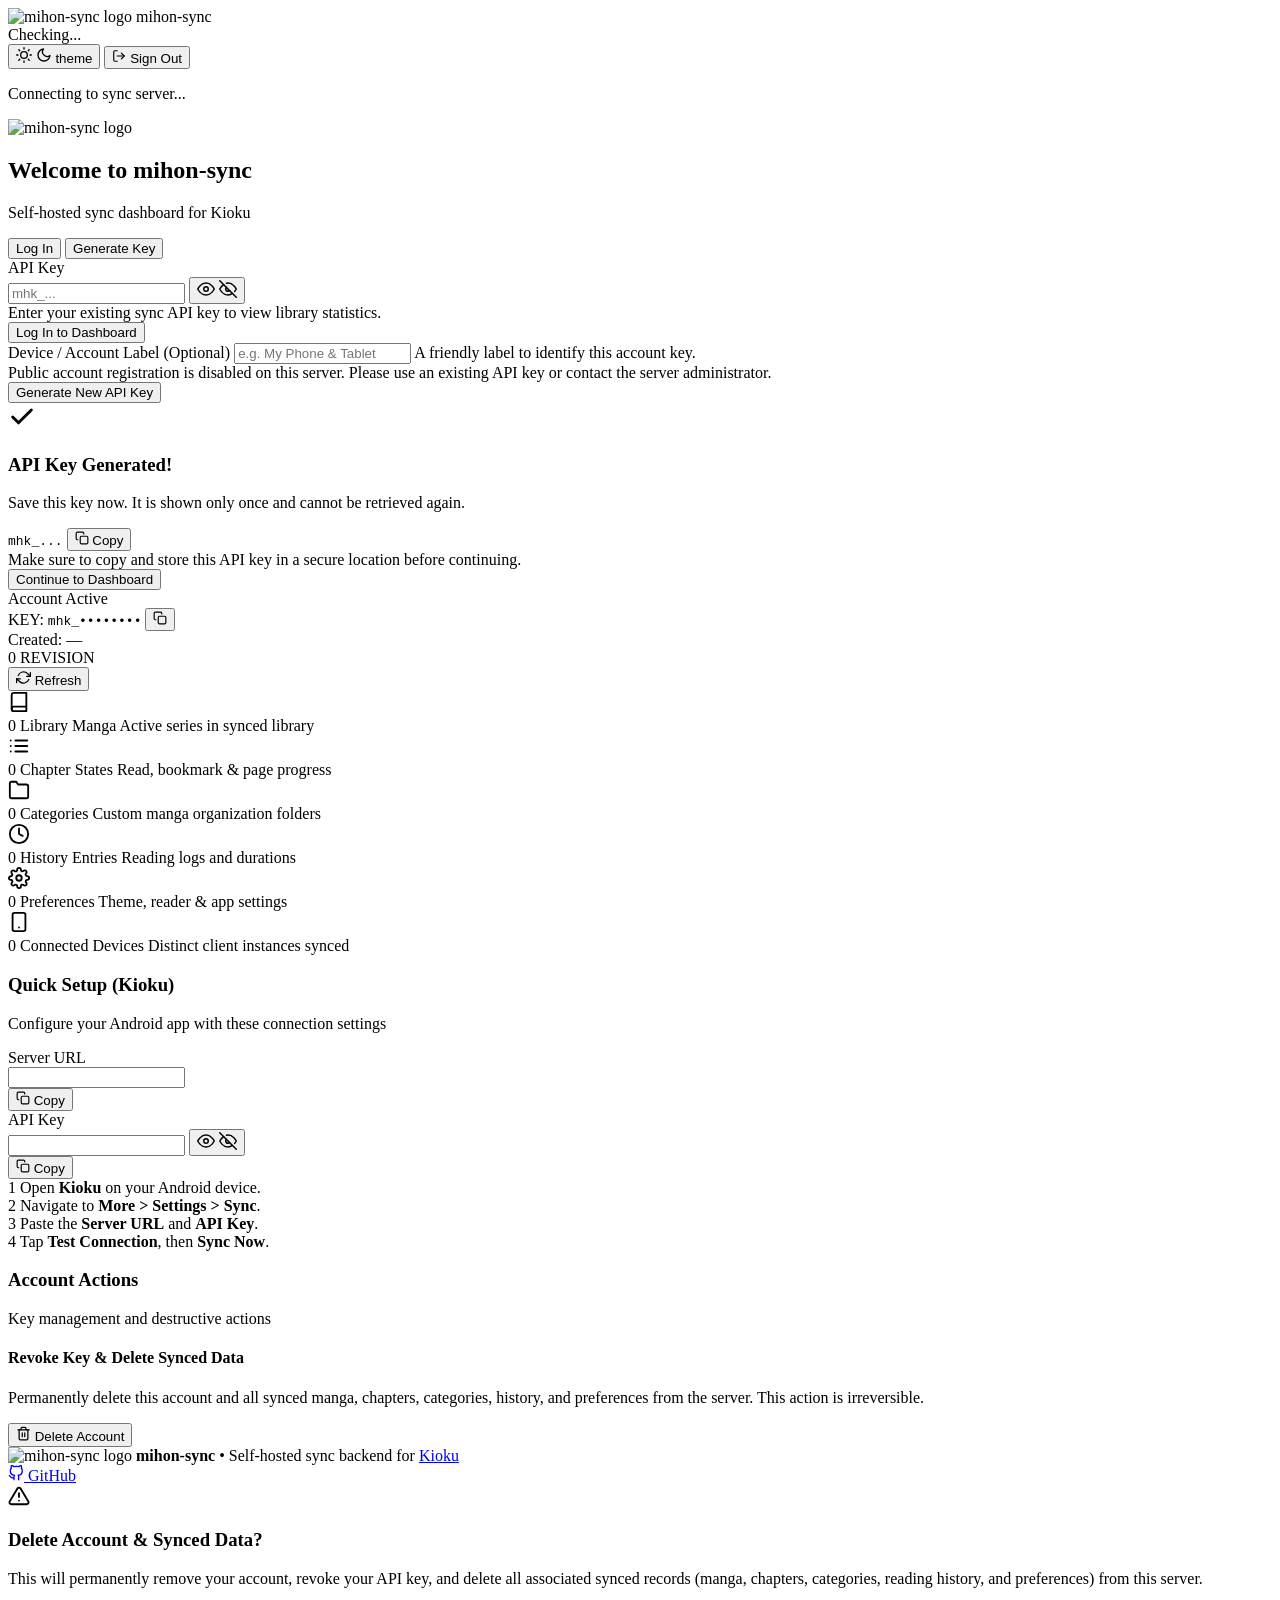
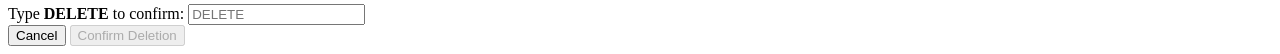
==== internal/web/static/index.html @ d7c02f87 "Add embedded web dashboard with sync telemetry and Kioku styling" ====
<!DOCTYPE html>
<html lang="en">
<head>
  <meta charset="UTF-8">
  <meta name="viewport" content="width=device-width, initial-scale=1.0">
  <title>mihon-sync &bull; Sync Dashboard</title>
  <link rel="icon" type="image/svg+xml" href="/favicon.svg">
  <link rel="preconnect" href="https://fonts.googleapis.com">
  <link rel="preconnect" href="https://fonts.gstatic.com" crossorigin>
  <link href="https://fonts.googleapis.com/css2?family=JetBrains+Mono:wght@400;500;600;700&family=Plus+Jakarta+Sans:wght@400;500;600;700;800&display=swap" rel="stylesheet">
  <link rel="stylesheet" href="/app.css">
</head>
<body>
  <div id="app" class="app-container">
    <!-- Navigation Bar -->
    <header class="navbar">
      <div class="nav-brand">
        <img src="/logo.svg" alt="mihon-sync logo" class="brand-logo">
        <span class="brand-title">mihon-sync</span>
      </div>
      <div class="nav-actions">
        <div class="server-status-pill" id="serverStatusPill" title="Server Status">
          <span class="status-dot"></span>
          <span class="status-label" id="serverStatusLabel">Checking...</span>
        </div>
        <button id="themeToggleBtn" class="theme-toggle-btn" title="Toggle Theme" aria-label="Toggle Theme">
          <svg class="theme-icon-sun theme-icon-rotate" xmlns="http://www.w3.org/2000/svg" width="16" height="16" viewBox="0 0 24 24" fill="none" stroke="currentColor" stroke-width="2" stroke-linecap="round" stroke-linejoin="round">
            <circle cx="12" cy="12" r="5"></circle>
            <line x1="12" y1="1" x2="12" y2="3"></line>
            <line x1="12" y1="21" x2="12" y2="23"></line>
            <line x1="4.22" y1="4.22" x2="5.64" y2="5.64"></line>
            <line x1="18.36" y1="18.36" x2="19.78" y2="19.78"></line>
            <line x1="1" y1="12" x2="3" y2="12"></line>
            <line x1="21" y1="12" x2="23" y2="12"></line>
            <line x1="4.22" y1="19.78" x2="5.64" y2="18.36"></line>
            <line x1="18.36" y1="5.64" x2="19.78" y2="4.22"></line>
          </svg>
          <svg class="theme-icon-moon theme-icon-rotate" xmlns="http://www.w3.org/2000/svg" width="16" height="16" viewBox="0 0 24 24" fill="none" stroke="currentColor" stroke-width="2" stroke-linecap="round" stroke-linejoin="round">
            <path d="M21 12.79A9 9 0 1 1 11.21 3 7 7 0 0 0 21 12.79z"></path>
          </svg>
          <span class="theme-toggle-label" id="themeToggleText">theme</span>
        </button>
        <button id="navLogoutBtn" class="btn btn-secondary btn-sm hidden">
          <svg xmlns="http://www.w3.org/2000/svg" width="14" height="14" viewBox="0 0 24 24" fill="none" stroke="currentColor" stroke-width="2" stroke-linecap="round" stroke-linejoin="round"><path d="M9 21H5a2 2 0 0 1-2-2V5a2 2 0 0 1 2-2h4"></path><polyline points="16 17 21 12 16 7"></polyline><line x1="21" y1="12" x2="9" y2="12"></line></svg>
          <span>Sign Out</span>
        </button>
      </div>
    </header>

    <!-- Main Content Area -->
    <main class="main-content">
      <!-- Loading View -->
      <section id="viewLoading" class="view-panel center-panel">
        <div class="spinner-large"></div>
        <p class="text-muted mt-4 font-mono text-sm">Connecting to sync server...</p>
      </section>

      <!-- Auth View (Logged Out) -->
      <section id="viewAuth" class="view-panel center-panel hidden">
        <div class="auth-card motion-scale-in">
          <div class="auth-header">
            <img src="/logo.svg" alt="mihon-sync logo" class="auth-logo">
            <h2>Welcome to mihon-sync</h2>
            <p class="text-secondary">Self-hosted sync dashboard for Kioku</p>
          </div>

          <!-- Auth Tab Switcher -->
          <div class="tab-switcher" id="authTabSwitcher">
            <button class="tab-btn active" id="tabLoginBtn" data-tab="login">Log In</button>
            <button class="tab-btn" id="tabRegisterBtn" data-tab="register">Generate Key</button>
          </div>

          <!-- Login Form -->
          <form id="loginForm" class="auth-form">
            <div class="form-group">
              <label for="loginApiKey">API Key</label>
              <div class="input-wrapper">
                <input type="password" id="loginApiKey" placeholder="mhk_..." required autocomplete="off" spellcheck="false" class="font-mono">
                <button type="button" class="action-btn toggle-password-btn" data-target="loginApiKey" title="Show/Hide Key">
                  <svg class="eye-open" xmlns="http://www.w3.org/2000/svg" width="18" height="18" viewBox="0 0 24 24" fill="none" stroke="currentColor" stroke-width="2" stroke-linecap="round" stroke-linejoin="round"><path d="M1 12s4-8 11-8 11 8 11 8-4 8-11 8-11-8-11-8z"></path><circle cx="12" cy="12" r="3"></circle></svg>
                  <svg class="eye-closed hidden" xmlns="http://www.w3.org/2000/svg" width="18" height="18" viewBox="0 0 24 24" fill="none" stroke="currentColor" stroke-width="2" stroke-linecap="round" stroke-linejoin="round"><path d="M17.94 17.94A10.07 10.07 0 0 1 12 20c-7 0-11-8-11-8a18.45 18.45 0 0 1 5.06-5.94M9.9 4.24A9.12 9.12 0 0 1 12 4c7 0 11 8 11 8a18.5 18.5 0 0 1-2.16 3.19m-6.72-1.07a3 3 0 1 1-4.24-4.24"></path><line x1="1" y1="1" x2="23" y2="23"></line></svg>
                </button>
              </div>
              <span class="input-hint">Enter your existing sync API key to view library statistics.</span>
            </div>

            <div id="loginError" class="alert-banner alert-error hidden"></div>

            <button type="submit" class="btn btn-primary btn-block" id="loginSubmitBtn">
              <span class="btn-text">Log In to Dashboard</span>
              <span class="btn-spinner hidden"></span>
            </button>
          </form>

          <!-- Register Form -->
          <form id="registerForm" class="auth-form hidden">
            <div class="form-group">
              <label for="regLabel">Device / Account Label (Optional)</label>
              <input type="text" id="regLabel" placeholder="e.g. My Phone &amp; Tablet" maxlength="64">
              <span class="input-hint">A friendly label to identify this account key.</span>
            </div>

            <div id="registerError" class="alert-banner alert-error hidden"></div>

            <div id="regDisabledNotice" class="alert-banner alert-info hidden">
              Public account registration is disabled on this server. Please use an existing API key or contact the server administrator.
            </div>

            <button type="submit" class="btn btn-primary btn-block" id="registerSubmitBtn">
              <span class="btn-text">Generate New API Key</span>
              <span class="btn-spinner hidden"></span>
            </button>
          </form>

          <!-- Key Created Modal / View -->
          <div id="keyCreatedCard" class="key-created-card hidden">
            <div class="success-icon-badge">
              <svg xmlns="http://www.w3.org/2000/svg" width="28" height="28" viewBox="0 0 24 24" fill="none" stroke="currentColor" stroke-width="2.5" stroke-linecap="round" stroke-linejoin="round"><polyline points="20 6 9 17 4 12"></polyline></svg>
            </div>
            <h3>API Key Generated!</h3>
            <p class="text-secondary text-sm">Save this key now. It is shown only once and cannot be retrieved again.</p>

            <div class="key-display-box">
              <code id="newGeneratedKeyDisplay" class="font-mono">mhk_...</code>
              <button type="button" class="btn btn-secondary btn-sm copy-btn" id="copyNewKeyBtn" title="Copy to clipboard">
                <svg xmlns="http://www.w3.org/2000/svg" width="14" height="14" viewBox="0 0 24 24" fill="none" stroke="currentColor" stroke-width="2" stroke-linecap="round" stroke-linejoin="round"><rect x="9" y="9" width="13" height="13" rx="2" ry="2"></rect><path d="M5 15H4a2 2 0 0 1-2-2V4a2 2 0 0 1 2-2h9a2 2 0 0 1 2 2v1"></path></svg>
                <span>Copy</span>
              </button>
            </div>

            <div class="alert-banner alert-warning">
              Make sure to copy and store this API key in a secure location before continuing.
            </div>

            <button type="button" class="btn btn-primary btn-block" id="continueWithNewKeyBtn">
              Continue to Dashboard
            </button>
          </div>
        </div>
      </section>

      <!-- Dashboard View (Logged In) -->
      <section id="viewDashboard" class="view-panel dashboard-panel hidden">
        <!-- Account Status Header -->
        <div class="dashboard-header-card motion-fade-up">
          <div class="header-main-info">
            <div class="account-badge">
              <span class="badge-dot"></span>
              <span>Account Active</span>
            </div>
            <div class="account-key-meta">
              <span class="meta-label font-mono">KEY:</span>
              <code class="meta-code font-mono" id="dashMaskedKey">mhk_••••••••</code>
              <button class="icon-btn-inline" id="dashCopyKeyBtn" title="Copy API Key">
                <svg xmlns="http://www.w3.org/2000/svg" width="14" height="14" viewBox="0 0 24 24" fill="none" stroke="currentColor" stroke-width="2" stroke-linecap="round" stroke-linejoin="round"><rect x="9" y="9" width="13" height="13" rx="2" ry="2"></rect><path d="M5 15H4a2 2 0 0 1-2-2V4a2 2 0 0 1 2-2h9a2 2 0 0 1 2 2v1"></path></svg>
              </button>
            </div>
            <div class="account-date-meta font-mono" id="dashAccountDate">
              Created: &mdash;
            </div>
          </div>
          <div class="header-side-actions">
            <div class="rev-badge">
              <span class="rev-value font-mono tabular-nums" id="dashRevValue">0</span>
              <span class="rev-label font-mono">REVISION</span>
            </div>
            <button class="btn btn-secondary btn-sm" id="dashRefreshBtn" title="Refresh Statistics">
              <svg id="refreshIcon" xmlns="http://www.w3.org/2000/svg" width="15" height="15" viewBox="0 0 24 24" fill="none" stroke="currentColor" stroke-width="2" stroke-linecap="round" stroke-linejoin="round"><polyline points="23 4 23 10 17 10"></polyline><polyline points="1 20 1 14 7 14"></polyline><path d="M3.51 9a9 9 0 0 1 14.85-3.36L23 10M1 14l4.64 4.36A9 9 0 0 0 20.49 15"></path></svg>
              <span>Refresh</span>
            </button>
          </div>
        </div>

        <!-- Metric Cards Grid -->
        <div class="stats-grid">
          <!-- Card: Manga -->
          <div class="stat-card motion-card-in">
            <div class="stat-icon-wrapper icon-manga">
              <svg xmlns="http://www.w3.org/2000/svg" width="22" height="22" viewBox="0 0 24 24" fill="none" stroke="currentColor" stroke-width="2" stroke-linecap="round" stroke-linejoin="round"><path d="M4 19.5A2.5 2.5 0 0 1 6.5 17H20"></path><path d="M6.5 2H20v20H6.5A2.5 2.5 0 0 1 4 19.5v-15A2.5 2.5 0 0 1 6.5 2z"></path></svg>
            </div>
            <div class="stat-content">
              <span class="stat-value font-mono tabular-nums" id="statManga">0</span>
              <span class="stat-title">Library Manga</span>
              <span class="stat-desc">Active series in synced library</span>
            </div>
          </div>

          <!-- Card: Chapters -->
          <div class="stat-card motion-card-in motion-delay-1">
            <div class="stat-icon-wrapper icon-chapters">
              <svg xmlns="http://www.w3.org/2000/svg" width="22" height="22" viewBox="0 0 24 24" fill="none" stroke="currentColor" stroke-width="2" stroke-linecap="round" stroke-linejoin="round"><line x1="8" y1="6" x2="21" y2="6"></line><line x1="8" y1="12" x2="21" y2="12"></line><line x1="8" y1="18" x2="21" y2="18"></line><line x1="3" y1="6" x2="3.01" y2="6"></line><line x1="3" y1="12" x2="3.01" y2="12"></line><line x1="3" y1="18" x2="3.01" y2="18"></line></svg>
            </div>
            <div class="stat-content">
              <span class="stat-value font-mono tabular-nums" id="statChapters">0</span>
              <span class="stat-title">Chapter States</span>
              <span class="stat-desc">Read, bookmark &amp; page progress</span>
            </div>
          </div>

          <!-- Card: Categories -->
          <div class="stat-card motion-card-in motion-delay-1">
            <div class="stat-icon-wrapper icon-categories">
              <svg xmlns="http://www.w3.org/2000/svg" width="22" height="22" viewBox="0 0 24 24" fill="none" stroke="currentColor" stroke-width="2" stroke-linecap="round" stroke-linejoin="round"><path d="M22 19a2 2 0 0 1-2 2H4a2 2 0 0 1-2-2V5a2 2 0 0 1 2-2h5l2 3h9a2 2 0 0 1 2 2z"></path></svg>
            </div>
            <div class="stat-content">
              <span class="stat-value font-mono tabular-nums" id="statCategories">0</span>
              <span class="stat-title">Categories</span>
              <span class="stat-desc">Custom manga organization folders</span>
            </div>
          </div>

          <!-- Card: History -->
          <div class="stat-card motion-card-in motion-delay-2">
            <div class="stat-icon-wrapper icon-history">
              <svg xmlns="http://www.w3.org/2000/svg" width="22" height="22" viewBox="0 0 24 24" fill="none" stroke="currentColor" stroke-width="2" stroke-linecap="round" stroke-linejoin="round"><circle cx="12" cy="12" r="10"></circle><polyline points="12 6 12 12 16 14"></polyline></svg>
            </div>
            <div class="stat-content">
              <span class="stat-value font-mono tabular-nums" id="statHistory">0</span>
              <span class="stat-title">History Entries</span>
              <span class="stat-desc">Reading logs and durations</span>
            </div>
          </div>

          <!-- Card: Preferences -->
          <div class="stat-card motion-card-in motion-delay-2">
            <div class="stat-icon-wrapper icon-preferences">
              <svg xmlns="http://www.w3.org/2000/svg" width="22" height="22" viewBox="0 0 24 24" fill="none" stroke="currentColor" stroke-width="2" stroke-linecap="round" stroke-linejoin="round"><circle cx="12" cy="12" r="3"></circle><path d="M19.4 15a1.65 1.65 0 0 0 .33 1.82l.06.06a2 2 0 0 1 0 2.83 2 2 0 0 1-2.83 0l-.06-.06a1.65 1.65 0 0 0-1.82-.33 1.65 1.65 0 0 0-1 1.51V21a2 2 0 0 1-2 2 2 2 0 0 1-2-2v-.09A1.65 1.65 0 0 0 9 19.4a1.65 1.65 0 0 0-1.82.33l-.06.06a2 2 0 0 1-2.83 0 2 2 0 0 1 0-2.83l.06-.06a1.65 1.65 0 0 0 .33-1.82 1.65 1.65 0 0 0-1.51-1H3a2 2 0 0 1-2-2 2 2 0 0 1 2-2h.09A1.65 1.65 0 0 0 4.6 9a1.65 1.65 0 0 0-.33-1.82l-.06-.06a2 2 0 0 1 0-2.83 2 2 0 0 1 2.83 0l.06.06a1.65 1.65 0 0 0 1.82.33H9a1.65 1.65 0 0 0 1-1.51V3a2 2 0 0 1 2-2 2 2 0 0 1 2 2v.09a1.65 1.65 0 0 0 1 1.51 1.65 1.65 0 0 0 1.82-.33l.06-.06a2 2 0 0 1 2.83 0 2 2 0 0 1 0 2.83l-.06.06a1.65 1.65 0 0 0-.33 1.82V9a1.65 1.65 0 0 0 1.51 1H21a2 2 0 0 1 2 2 2 2 0 0 1-2 2h-.09a1.65 1.65 0 0 0-1.51 1z"></path></svg>
            </div>
            <div class="stat-content">
              <span class="stat-value font-mono tabular-nums" id="statPreferences">0</span>
              <span class="stat-title">Preferences</span>
              <span class="stat-desc">Theme, reader &amp; app settings</span>
            </div>
          </div>

          <!-- Card: Devices -->
          <div class="stat-card motion-card-in motion-delay-3">
            <div class="stat-icon-wrapper icon-devices">
              <svg xmlns="http://www.w3.org/2000/svg" width="22" height="22" viewBox="0 0 24 24" fill="none" stroke="currentColor" stroke-width="2" stroke-linecap="round" stroke-linejoin="round"><rect x="5" y="2" width="14" height="20" rx="2" ry="2"></rect><line x1="12" y1="18" x2="12.01" y2="18"></line></svg>
            </div>
            <div class="stat-content">
              <span class="stat-value font-mono tabular-nums" id="statDevices">0</span>
              <span class="stat-title">Connected Devices</span>
              <span class="stat-desc">Distinct client instances synced</span>
            </div>
          </div>
        </div>

        <!-- Quick Setup Helper -->
        <div class="dashboard-section motion-fade-up motion-delay-2">
          <div class="section-header">
            <h3>Quick Setup (Kioku)</h3>
            <p class="text-secondary">Configure your Android app with these connection settings</p>
          </div>

          <div class="setup-form-card">
            <div class="form-group">
              <label for="setupServerUrl">Server URL</label>
              <div class="input-action-row">
                <div class="input-wrapper">
                  <input type="text" id="setupServerUrl" readonly spellcheck="false" class="font-mono">
                </div>
                <button type="button" class="btn btn-secondary btn-sm copy-btn" id="copyServerUrlBtn">
                  <svg xmlns="http://www.w3.org/2000/svg" width="14" height="14" viewBox="0 0 24 24" fill="none" stroke="currentColor" stroke-width="2" stroke-linecap="round" stroke-linejoin="round"><rect x="9" y="9" width="13" height="13" rx="2" ry="2"></rect><path d="M5 15H4a2 2 0 0 1-2-2V4a2 2 0 0 1 2-2h9a2 2 0 0 1 2 2v1"></path></svg>
                  <span>Copy</span>
                </button>
              </div>
            </div>

            <div class="form-group">
              <label for="setupApiKey">API Key</label>
              <div class="input-action-row">
                <div class="input-wrapper">
                  <input type="password" id="setupApiKey" readonly spellcheck="false" class="font-mono">
                  <button type="button" class="action-btn toggle-password-btn" data-target="setupApiKey" title="Show/Hide Key">
                    <svg class="eye-open" xmlns="http://www.w3.org/2000/svg" width="18" height="18" viewBox="0 0 24 24" fill="none" stroke="currentColor" stroke-width="2" stroke-linecap="round" stroke-linejoin="round"><path d="M1 12s4-8 11-8 11 8 11 8-4 8-11 8-11-8-11-8z"></path><circle cx="12" cy="12" r="3"></circle></svg>
                    <svg class="eye-closed hidden" xmlns="http://www.w3.org/2000/svg" width="18" height="18" viewBox="0 0 24 24" fill="none" stroke="currentColor" stroke-width="2" stroke-linecap="round" stroke-linejoin="round"><path d="M17.94 17.94A10.07 10.07 0 0 1 12 20c-7 0-11-8-11-8a18.45 18.45 0 0 1 5.06-5.94M9.9 4.24A9.12 9.12 0 0 1 12 4c7 0 11 8 11 8a18.5 18.5 0 0 1-2.16 3.19m-6.72-1.07a3 3 0 1 1-4.24-4.24"></path><line x1="1" y1="1" x2="23" y2="23"></line></svg>
                  </button>
                </div>
                <button type="button" class="btn btn-secondary btn-sm copy-btn" id="copyApiKeyBtn">
                  <svg xmlns="http://www.w3.org/2000/svg" width="14" height="14" viewBox="0 0 24 24" fill="none" stroke="currentColor" stroke-width="2" stroke-linecap="round" stroke-linejoin="round"><rect x="9" y="9" width="13" height="13" rx="2" ry="2"></rect><path d="M5 15H4a2 2 0 0 1-2-2V4a2 2 0 0 1 2-2h9a2 2 0 0 1 2 2v1"></path></svg>
                  <span>Copy</span>
                </button>
              </div>
            </div>

            <div class="setup-steps-list">
              <div class="step-item">
                <span class="step-num">1</span>
                <span>Open <strong>Kioku</strong> on your Android device.</span>
              </div>
              <div class="step-item">
                <span class="step-num">2</span>
                <span>Navigate to <strong>More &gt; Settings &gt; Sync</strong>.</span>
              </div>
              <div class="step-item">
                <span class="step-num">3</span>
                <span>Paste the <strong>Server URL</strong> and <strong>API Key</strong>.</span>
              </div>
              <div class="step-item">
                <span class="step-num">4</span>
                <span>Tap <strong>Test Connection</strong>, then <strong>Sync Now</strong>.</span>
              </div>
            </div>
          </div>
        </div>

        <!-- Account Management / Danger Zone -->
        <div class="dashboard-section danger-zone-section motion-fade-up motion-delay-3">
          <div class="section-header">
            <h3>Account Actions</h3>
            <p class="text-secondary">Key management and destructive actions</p>
          </div>
          <div class="danger-card">
            <div class="danger-info">
              <h4>Revoke Key &amp; Delete Synced Data</h4>
              <p class="text-secondary text-sm">
                Permanently delete this account and all synced manga, chapters, categories, history, and preferences from the server. This action is irreversible.
              </p>
            </div>
            <button type="button" class="btn btn-danger" id="openDeleteAccountModalBtn">
              <svg xmlns="http://www.w3.org/2000/svg" width="15" height="15" viewBox="0 0 24 24" fill="none" stroke="currentColor" stroke-width="2" stroke-linecap="round" stroke-linejoin="round"><polyline points="3 6 5 6 21 6"></polyline><path d="M19 6v14a2 2 0 0 1-2 2H7a2 2 0 0 1-2-2V6m3 0V4a2 2 0 0 1 2-2h4a2 2 0 0 1 2 2v2"></path><line x1="10" y1="11" x2="10" y2="17"></line><line x1="14" y1="11" x2="14" y2="17"></line></svg>
              <span>Delete Account</span>
            </button>
          </div>
        </div>
      </section>
    </main>

    <!-- Footer -->
    <footer class="footer">
      <div class="footer-content">
        <div class="footer-left">
          <img src="/logo.svg" alt="mihon-sync logo" class="footer-logo">
          <span><strong>mihon-sync</strong> &bull; Self-hosted sync backend for <a href="https://github.com/nawocci/kioku" target="_blank" rel="noopener noreferrer" class="footer-brand-link">Kioku</a></span>
        </div>
        <div class="footer-right">
          <a href="https://github.com/nawocci/mihon-sync" target="_blank" rel="noopener noreferrer" class="footer-link">
            <svg xmlns="http://www.w3.org/2000/svg" width="16" height="16" viewBox="0 0 24 24" fill="none" stroke="currentColor" stroke-width="2" stroke-linecap="round" stroke-linejoin="round"><path d="M9 19c-5 1.5-5-2.5-7-3m14 6v-3.87a3.37 3.37 0 0 0-.94-2.61c3.14-.35 6.44-1.54 6.44-7A5.44 5.44 0 0 0 20 4.77 5.07 5.07 0 0 0 19.91 1S18.73.65 16 2.48a13.38 13.38 0 0 0-7 0C6.27.65 5.09 1 5.09 1A5.07 5.07 0 0 0 5 4.77a5.44 5.44 0 0 0-1.5 3.78c0 5.42 3.3 6.61 6.44 7A3.37 3.37 0 0 0 9 18.13V22"></path></svg>
            <span>GitHub</span>
          </a>
        </div>
      </div>
    </footer>

    <!-- Delete Confirmation Modal -->
    <div id="deleteModal" class="modal-overlay hidden">
      <div class="modal-card">
        <div class="modal-header">
          <div class="danger-icon-badge">
            <svg xmlns="http://www.w3.org/2000/svg" width="22" height="22" viewBox="0 0 24 24" fill="none" stroke="currentColor" stroke-width="2" stroke-linecap="round" stroke-linejoin="round"><path d="M10.29 3.86L1.82 18a2 2 0 0 0 1.71 3h16.94a2 2 0 0 0 1.71-3L13.71 3.86a2 2 0 0 0-3.42 0z"></path><line x1="12" y1="9" x2="12" y2="13"></line><line x1="12" y1="17" x2="12.01" y2="17"></line></svg>
          </div>
          <h3>Delete Account &amp; Synced Data?</h3>
        </div>
        <div class="modal-body">
          <p class="text-secondary text-sm">
            This will permanently remove your account, revoke your API key, and delete all associated synced records (manga, chapters, categories, reading history, and preferences) from this server.
          </p>
          <div class="form-group mt-4">
            <label for="deleteConfirmInput">Type <strong class="text-danger">DELETE</strong> to confirm:</label>
            <input type="text" id="deleteConfirmInput" placeholder="DELETE" autocomplete="off" spellcheck="false" class="font-mono">
          </div>
          <div id="deleteModalError" class="alert-banner alert-error hidden"></div>
        </div>
        <div class="modal-footer">
          <button type="button" class="btn btn-secondary" id="cancelDeleteBtn">Cancel</button>
          <button type="button" class="btn btn-danger" id="confirmDeleteBtn" disabled>
            <span class="btn-text">Confirm Deletion</span>
            <span class="btn-spinner hidden"></span>
          </button>
        </div>
      </div>
    </div>

    <!-- Toast Notification Container -->
    <div id="toastContainer" class="toast-container"></div>
  </div>

  <script src="/app.js"></script>
</body>
</html>
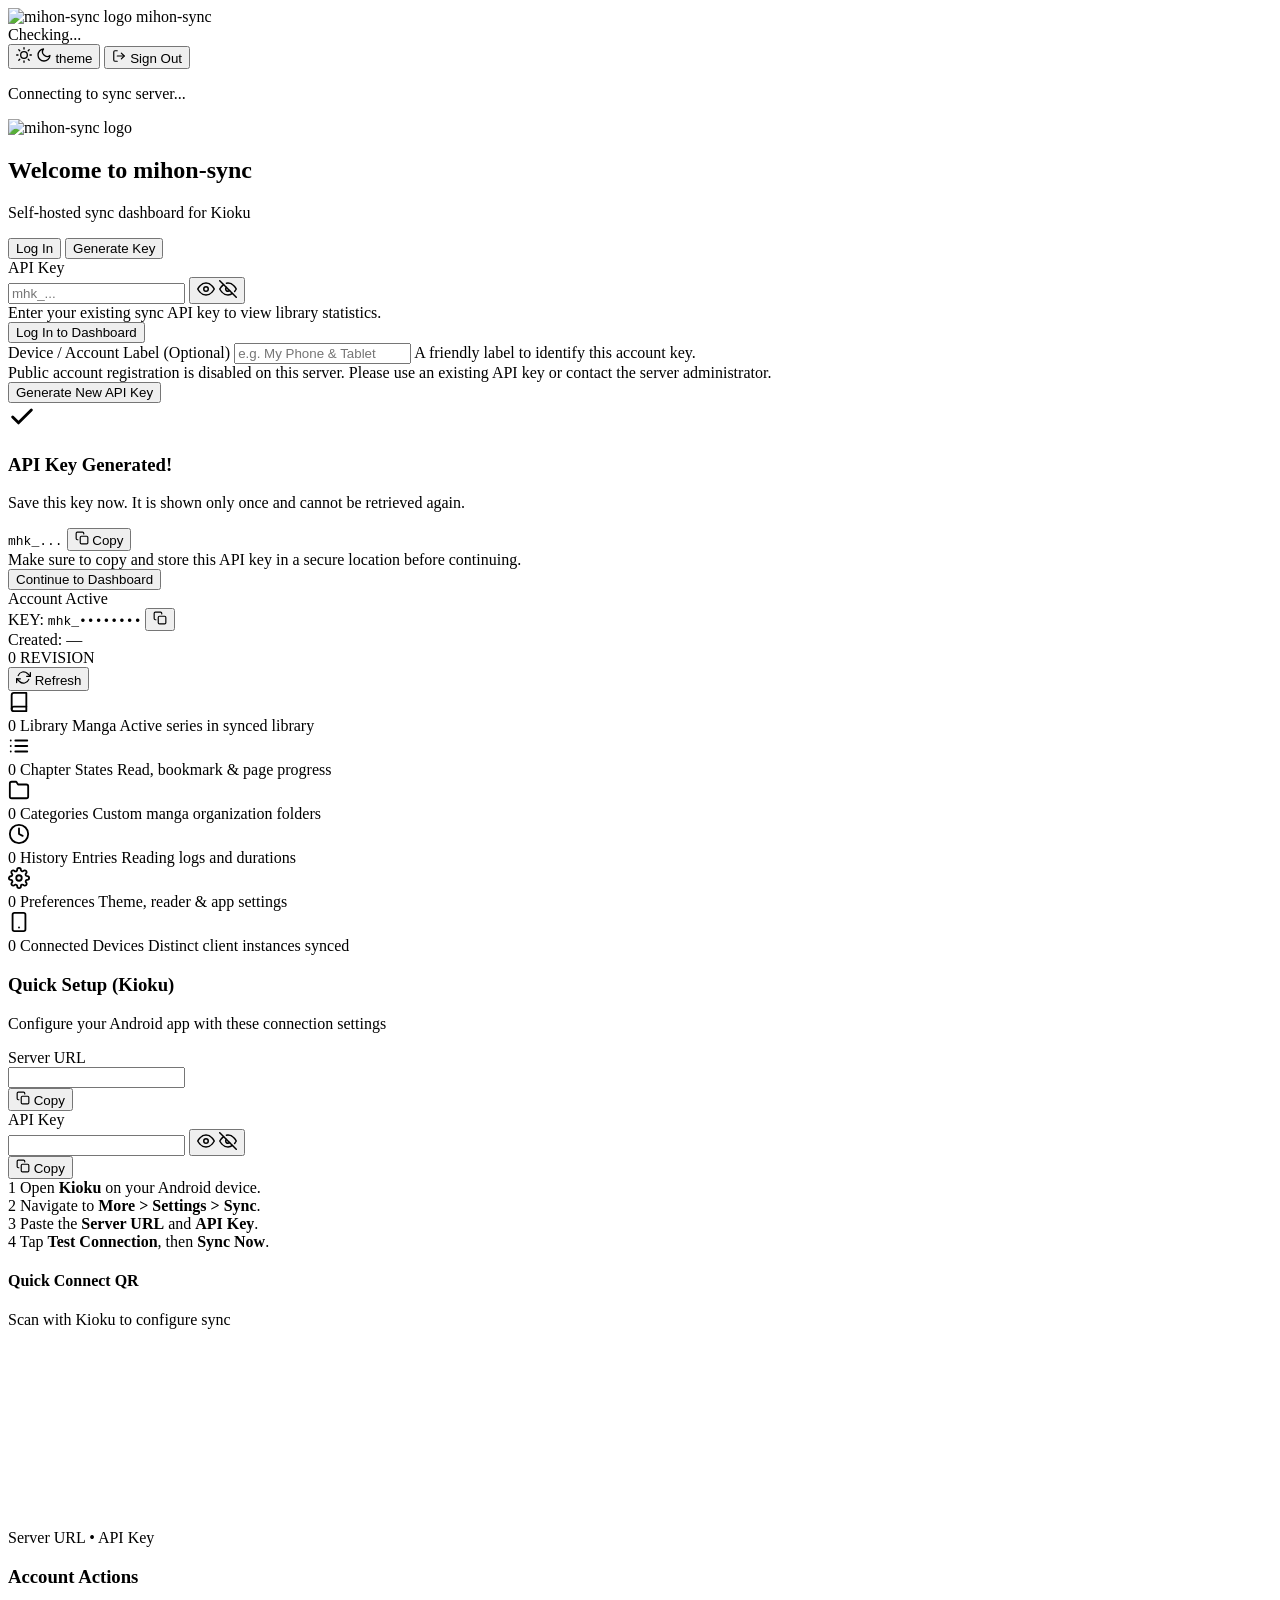
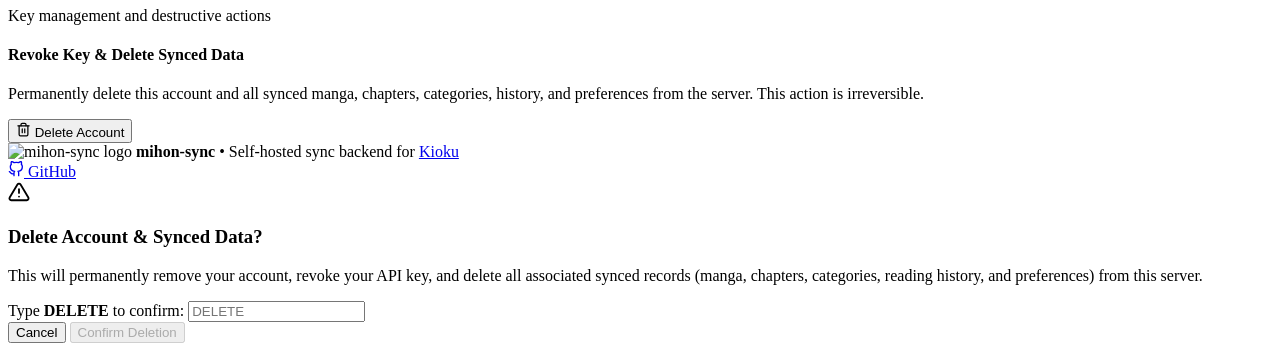
==== commit 6d2b9c0c: "Add QR code quick connect generator to web dashboard" ====
--- a/internal/web/static/index.html
+++ b/internal/web/static/index.html
@@ -8,7 +8,7 @@
   <link rel="preconnect" href="https://fonts.googleapis.com">
   <link rel="preconnect" href="https://fonts.gstatic.com" crossorigin>
   <link href="https://fonts.googleapis.com/css2?family=JetBrains+Mono:wght@400;500;600;700&family=Plus+Jakarta+Sans:wght@400;500;600;700;800&display=swap" rel="stylesheet">
-  <link rel="stylesheet" href="/app.css">
+  <link rel="stylesheet" href="/app.css?v=3">
 </head>
 <body>
   <div id="app" class="app-container">
@@ -253,54 +253,65 @@
             <p class="text-secondary">Configure your Android app with these connection settings</p>
           </div>
 
-          <div class="setup-form-card">
-            <div class="form-group">
-              <label for="setupServerUrl">Server URL</label>
-              <div class="input-action-row">
-                <div class="input-wrapper">
-                  <input type="text" id="setupServerUrl" readonly spellcheck="false" class="font-mono">
-                </div>
-                <button type="button" class="btn btn-secondary btn-sm copy-btn" id="copyServerUrlBtn">
-                  <svg xmlns="http://www.w3.org/2000/svg" width="14" height="14" viewBox="0 0 24 24" fill="none" stroke="currentColor" stroke-width="2" stroke-linecap="round" stroke-linejoin="round"><rect x="9" y="9" width="13" height="13" rx="2" ry="2"></rect><path d="M5 15H4a2 2 0 0 1-2-2V4a2 2 0 0 1 2-2h9a2 2 0 0 1 2 2v1"></path></svg>
-                  <span>Copy</span>
-                </button>
-              </div>
-            </div>
-
-            <div class="form-group">
-              <label for="setupApiKey">API Key</label>
-              <div class="input-action-row">
-                <div class="input-wrapper">
-                  <input type="password" id="setupApiKey" readonly spellcheck="false" class="font-mono">
-                  <button type="button" class="action-btn toggle-password-btn" data-target="setupApiKey" title="Show/Hide Key">
-                    <svg class="eye-open" xmlns="http://www.w3.org/2000/svg" width="18" height="18" viewBox="0 0 24 24" fill="none" stroke="currentColor" stroke-width="2" stroke-linecap="round" stroke-linejoin="round"><path d="M1 12s4-8 11-8 11 8 11 8-4 8-11 8-11-8-11-8z"></path><circle cx="12" cy="12" r="3"></circle></svg>
-                    <svg class="eye-closed hidden" xmlns="http://www.w3.org/2000/svg" width="18" height="18" viewBox="0 0 24 24" fill="none" stroke="currentColor" stroke-width="2" stroke-linecap="round" stroke-linejoin="round"><path d="M17.94 17.94A10.07 10.07 0 0 1 12 20c-7 0-11-8-11-8a18.45 18.45 0 0 1 5.06-5.94M9.9 4.24A9.12 9.12 0 0 1 12 4c7 0 11 8 11 8a18.5 18.5 0 0 1-2.16 3.19m-6.72-1.07a3 3 0 1 1-4.24-4.24"></path><line x1="1" y1="1" x2="23" y2="23"></line></svg>
+          <div class="setup-grid">
+            <div class="setup-form-card">
+              <div class="form-group">
+                <label for="setupServerUrl">Server URL</label>
+                <div class="input-action-row">
+                  <div class="input-wrapper">
+                    <input type="text" id="setupServerUrl" readonly spellcheck="false" class="font-mono">
+                  </div>
+                  <button type="button" class="btn btn-secondary btn-sm copy-btn" id="copyServerUrlBtn">
+                    <svg xmlns="http://www.w3.org/2000/svg" width="14" height="14" viewBox="0 0 24 24" fill="none" stroke="currentColor" stroke-width="2" stroke-linecap="round" stroke-linejoin="round"><rect x="9" y="9" width="13" height="13" rx="2" ry="2"></rect><path d="M5 15H4a2 2 0 0 1-2-2V4a2 2 0 0 1 2-2h9a2 2 0 0 1 2 2v1"></path></svg>
+                    <span>Copy</span>
                   </button>
                 </div>
-                <button type="button" class="btn btn-secondary btn-sm copy-btn" id="copyApiKeyBtn">
-                  <svg xmlns="http://www.w3.org/2000/svg" width="14" height="14" viewBox="0 0 24 24" fill="none" stroke="currentColor" stroke-width="2" stroke-linecap="round" stroke-linejoin="round"><rect x="9" y="9" width="13" height="13" rx="2" ry="2"></rect><path d="M5 15H4a2 2 0 0 1-2-2V4a2 2 0 0 1 2-2h9a2 2 0 0 1 2 2v1"></path></svg>
-                  <span>Copy</span>
-                </button>
-              </div>
-            </div>
-
-            <div class="setup-steps-list">
-              <div class="step-item">
-                <span class="step-num">1</span>
-                <span>Open <strong>Kioku</strong> on your Android device.</span>
-              </div>
-              <div class="step-item">
-                <span class="step-num">2</span>
-                <span>Navigate to <strong>More &gt; Settings &gt; Sync</strong>.</span>
-              </div>
-              <div class="step-item">
-                <span class="step-num">3</span>
-                <span>Paste the <strong>Server URL</strong> and <strong>API Key</strong>.</span>
-              </div>
-              <div class="step-item">
-                <span class="step-num">4</span>
-                <span>Tap <strong>Test Connection</strong>, then <strong>Sync Now</strong>.</span>
-              </div>
+              </div>
+
+              <div class="form-group">
+                <label for="setupApiKey">API Key</label>
+                <div class="input-action-row">
+                  <div class="input-wrapper">
+                    <input type="password" id="setupApiKey" readonly spellcheck="false" class="font-mono">
+                    <button type="button" class="action-btn toggle-password-btn" data-target="setupApiKey" title="Show/Hide Key">
+                      <svg class="eye-open" xmlns="http://www.w3.org/2000/svg" width="18" height="18" viewBox="0 0 24 24" fill="none" stroke="currentColor" stroke-width="2" stroke-linecap="round" stroke-linejoin="round"><path d="M1 12s4-8 11-8 11 8 11 8-4 8-11 8-11-8-11-8z"></path><circle cx="12" cy="12" r="3"></circle></svg>
+                      <svg class="eye-closed hidden" xmlns="http://www.w3.org/2000/svg" width="18" height="18" viewBox="0 0 24 24" fill="none" stroke="currentColor" stroke-width="2" stroke-linecap="round" stroke-linejoin="round"><path d="M17.94 17.94A10.07 10.07 0 0 1 12 20c-7 0-11-8-11-8a18.45 18.45 0 0 1 5.06-5.94M9.9 4.24A9.12 9.12 0 0 1 12 4c7 0 11 8 11 8a18.5 18.5 0 0 1-2.16 3.19m-6.72-1.07a3 3 0 1 1-4.24-4.24"></path><line x1="1" y1="1" x2="23" y2="23"></line></svg>
+                    </button>
+                  </div>
+                  <button type="button" class="btn btn-secondary btn-sm copy-btn" id="copyApiKeyBtn">
+                    <svg xmlns="http://www.w3.org/2000/svg" width="14" height="14" viewBox="0 0 24 24" fill="none" stroke="currentColor" stroke-width="2" stroke-linecap="round" stroke-linejoin="round"><rect x="9" y="9" width="13" height="13" rx="2" ry="2"></rect><path d="M5 15H4a2 2 0 0 1-2-2V4a2 2 0 0 1 2-2h9a2 2 0 0 1 2 2v1"></path></svg>
+                    <span>Copy</span>
+                  </button>
+                </div>
+              </div>
+
+              <div class="setup-steps-list">
+                <div class="step-item">
+                  <span class="step-num">1</span>
+                  <span>Open <strong>Kioku</strong> on your Android device.</span>
+                </div>
+                <div class="step-item">
+                  <span class="step-num">2</span>
+                  <span>Navigate to <strong>More &gt; Settings &gt; Sync</strong>.</span>
+                </div>
+                <div class="step-item">
+                  <span class="step-num">3</span>
+                  <span>Paste the <strong>Server URL</strong> and <strong>API Key</strong>.</span>
+                </div>
+                <div class="step-item">
+                  <span class="step-num">4</span>
+                  <span>Tap <strong>Test Connection</strong>, then <strong>Sync Now</strong>.</span>
+                </div>
+              </div>
+            </div>
+
+            <div class="setup-qr-card">
+              <h4>Quick Connect QR</h4>
+              <p class="text-secondary text-xs">Scan with Kioku to configure sync</p>
+              <div class="qr-canvas-container">
+                <canvas id="qrCanvas" width="180" height="180"></canvas>
+              </div>
+              <span class="text-muted text-xs text-center font-mono">Server URL &bull; API Key</span>
             </div>
           </div>
         </div>
@@ -376,6 +387,7 @@
     <div id="toastContainer" class="toast-container"></div>
   </div>
 
-  <script src="/app.js"></script>
+  <script src="/qrcode.js?v=3"></script>
+  <script src="/app.js?v=3"></script>
 </body>
 </html>
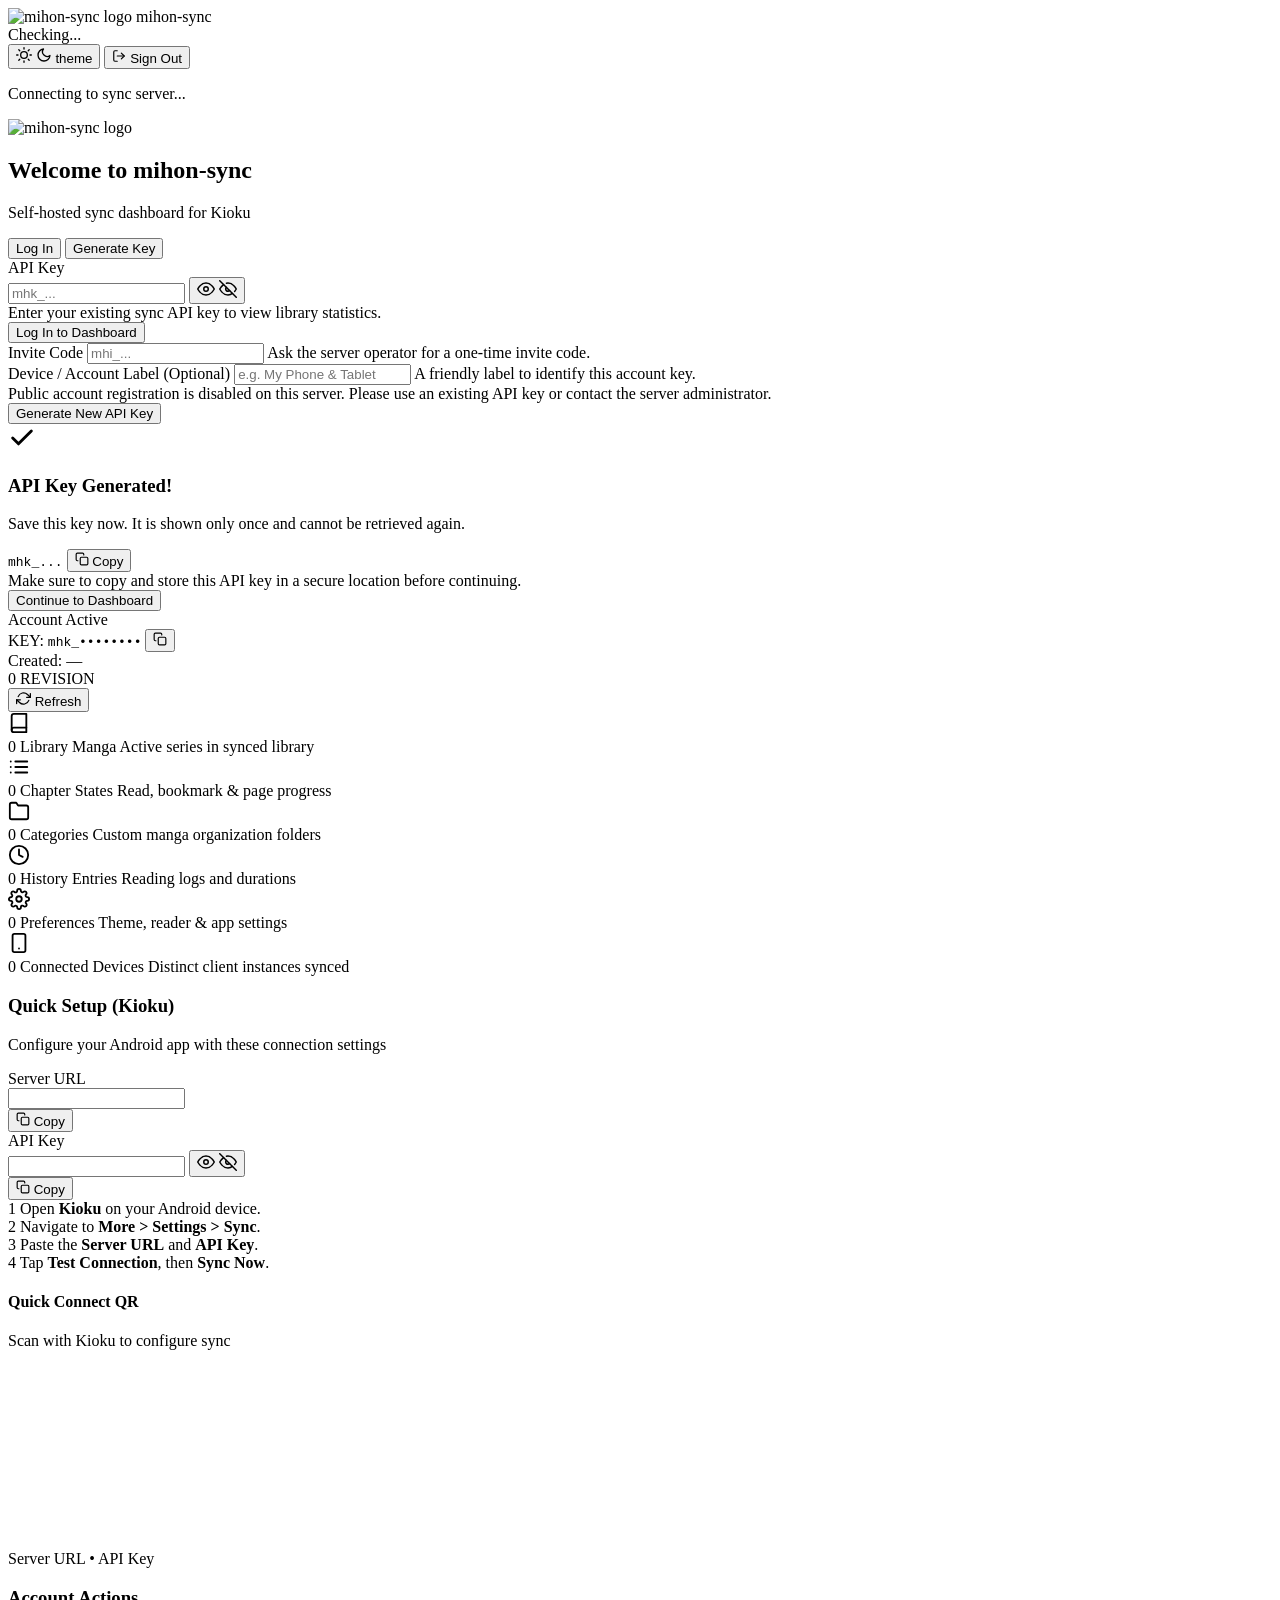
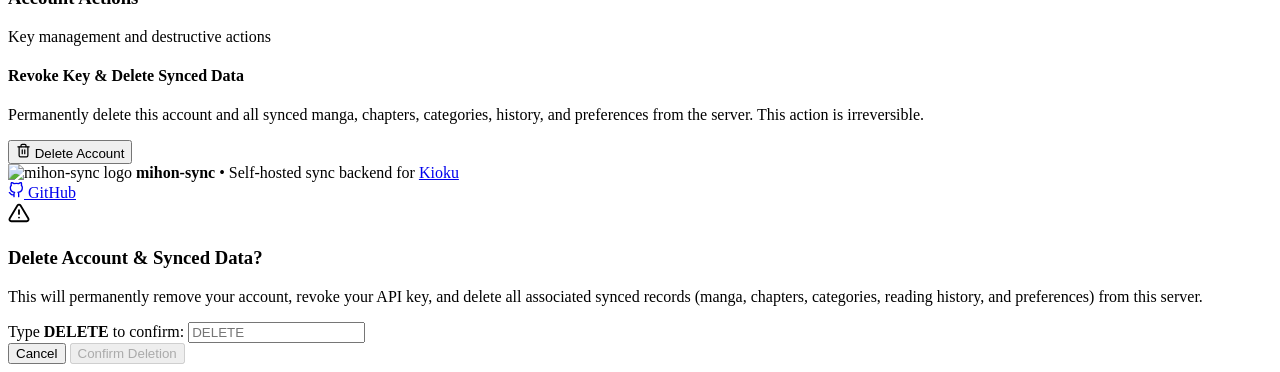
==== commit df2cd4d3: "Gate key generation behind single-use invite codes Add invite registration mode for public hosts: op" ====
--- a/internal/web/static/index.html
+++ b/internal/web/static/index.html
@@ -95,11 +95,15 @@
           <!-- Register Form -->
           <form id="registerForm" class="auth-form hidden">
             <div class="form-group">
+              <label for="regInviteCode">Invite Code</label>
+              <input type="password" id="regInviteCode" placeholder="mhi_..." autocomplete="off" spellcheck="false" class="font-mono">
+              <span class="input-hint">Ask the server operator for a one-time invite code.</span>
+            </div>
+            <div class="form-group">
               <label for="regLabel">Device / Account Label (Optional)</label>
               <input type="text" id="regLabel" placeholder="e.g. My Phone &amp; Tablet" maxlength="64">
               <span class="input-hint">A friendly label to identify this account key.</span>
             </div>
-
             <div id="registerError" class="alert-banner alert-error hidden"></div>
 
             <div id="regDisabledNotice" class="alert-banner alert-info hidden">
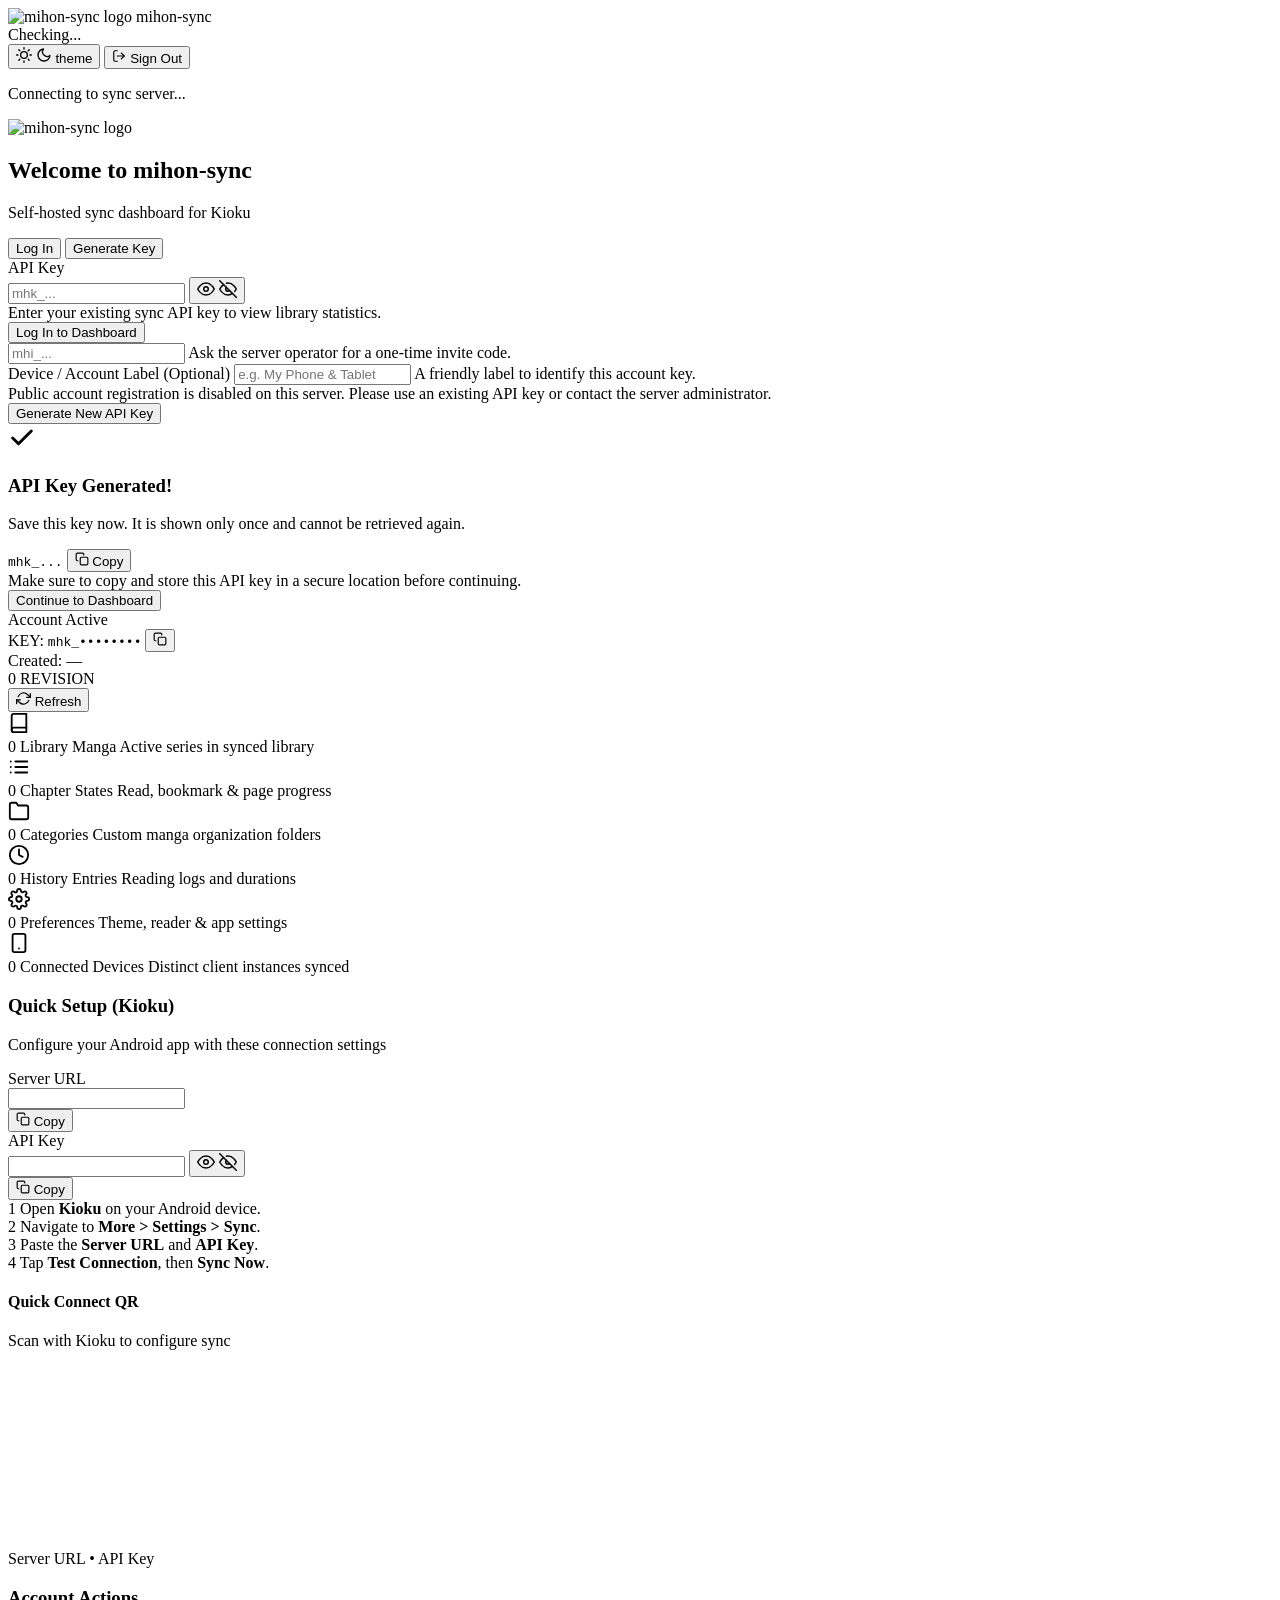
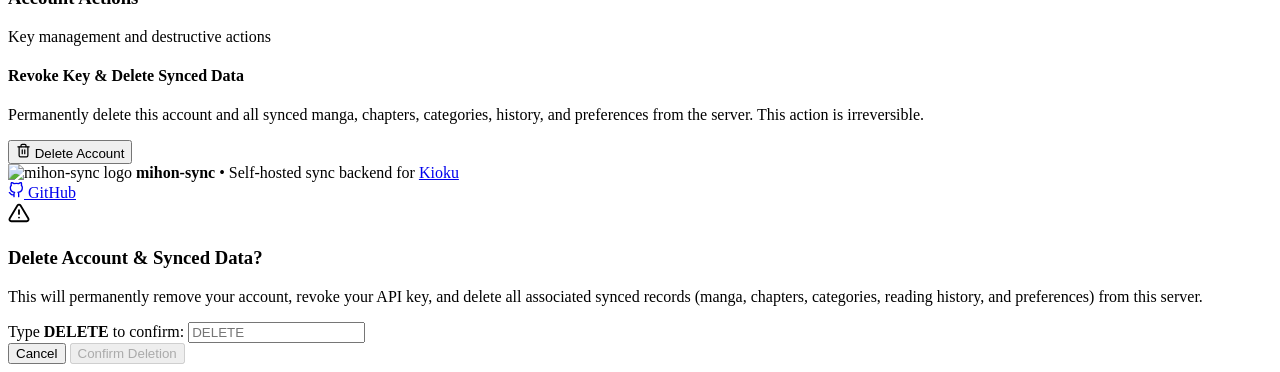
==== commit a5b33114: "Hide invite code field unless server requires invites The invite input shipped visible by default an" ====
--- a/internal/web/static/index.html
+++ b/internal/web/static/index.html
@@ -8,7 +8,7 @@
   <link rel="preconnect" href="https://fonts.googleapis.com">
   <link rel="preconnect" href="https://fonts.gstatic.com" crossorigin>
   <link href="https://fonts.googleapis.com/css2?family=JetBrains+Mono:wght@400;500;600;700&family=Plus+Jakarta+Sans:wght@400;500;600;700;800&display=swap" rel="stylesheet">
-  <link rel="stylesheet" href="/app.css?v=3">
+  <link rel="stylesheet" href="/app.css?v=4">
 </head>
 <body>
   <div id="app" class="app-container">
@@ -94,8 +94,7 @@
 
           <!-- Register Form -->
           <form id="registerForm" class="auth-form hidden">
-            <div class="form-group">
-              <label for="regInviteCode">Invite Code</label>
+            <div class="form-group hidden">
               <input type="password" id="regInviteCode" placeholder="mhi_..." autocomplete="off" spellcheck="false" class="font-mono">
               <span class="input-hint">Ask the server operator for a one-time invite code.</span>
             </div>
@@ -391,7 +390,7 @@
     <div id="toastContainer" class="toast-container"></div>
   </div>
 
-  <script src="/qrcode.js?v=3"></script>
-  <script src="/app.js?v=3"></script>
+  <script src="/qrcode.js?v=4"></script>
+  <script src="/app.js?v=4"></script>
 </body>
 </html>
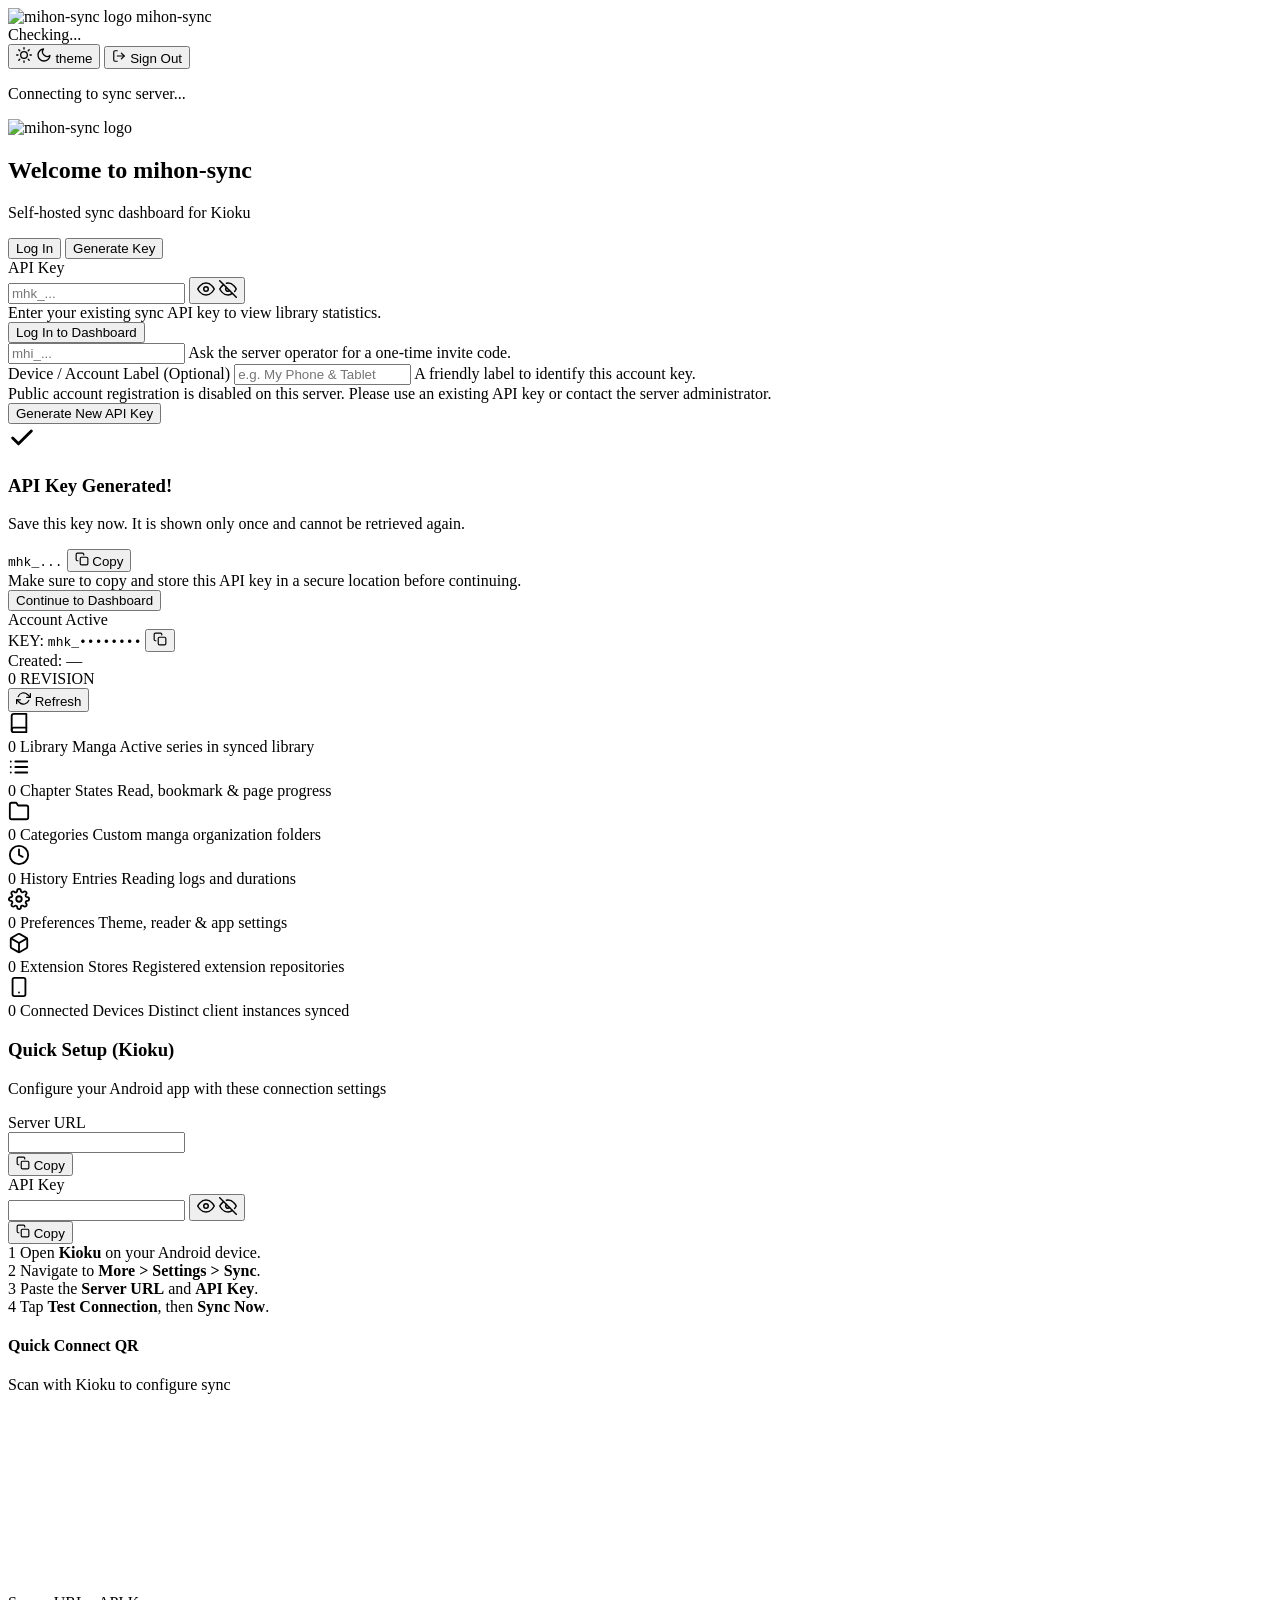
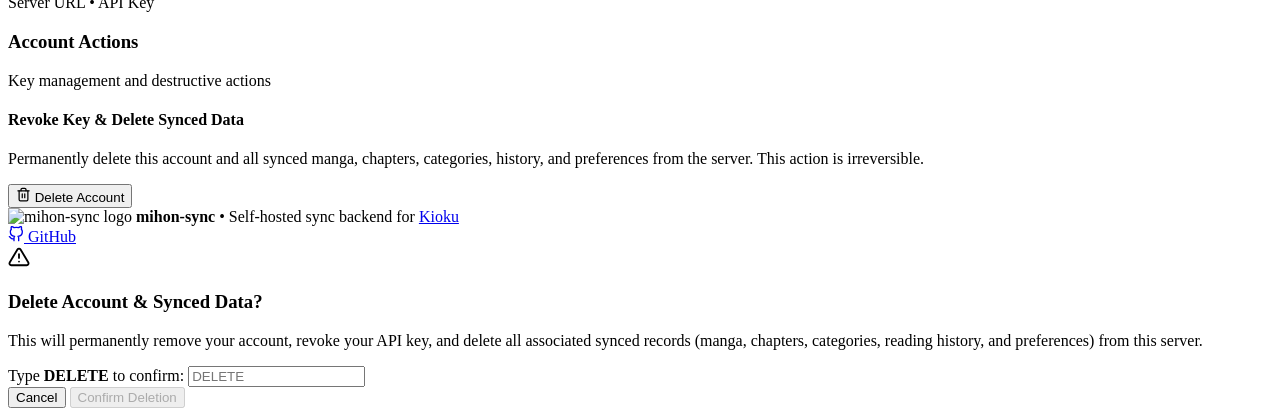
==== commit e5a21f8c: "Show extension store count on the web dashboard The status endpoint now reports extension_store_coun" ====
--- a/internal/web/static/index.html
+++ b/internal/web/static/index.html
@@ -236,6 +236,18 @@
             </div>
           </div>
 
+          <!-- Card: Extension Stores -->
+          <div class="stat-card motion-card-in motion-delay-3">
+            <div class="stat-icon-wrapper icon-extension-stores">
+              <svg xmlns="http://www.w3.org/2000/svg" width="22" height="22" viewBox="0 0 24 24" fill="none" stroke="currentColor" stroke-width="2" stroke-linecap="round" stroke-linejoin="round"><path d="M21 16V8a2 2 0 0 0-1-1.73l-7-4a2 2 0 0 0-2 0l-7 4A2 2 0 0 0 3 8v8a2 2 0 0 0 1 1.73l7 4a2 2 0 0 0 2 0l7-4A2 2 0 0 0 21 16z"></path><polyline points="3.27 6.96 12 12.01 20.73 6.96"></polyline><line x1="12" y1="22.08" x2="12" y2="12"></line></svg>
+            </div>
+            <div class="stat-content">
+              <span class="stat-value font-mono tabular-nums" id="statExtensionStores">0</span>
+              <span class="stat-title">Extension Stores</span>
+              <span class="stat-desc">Registered extension repositories</span>
+            </div>
+          </div>
+
           <!-- Card: Devices -->
           <div class="stat-card motion-card-in motion-delay-3">
             <div class="stat-icon-wrapper icon-devices">
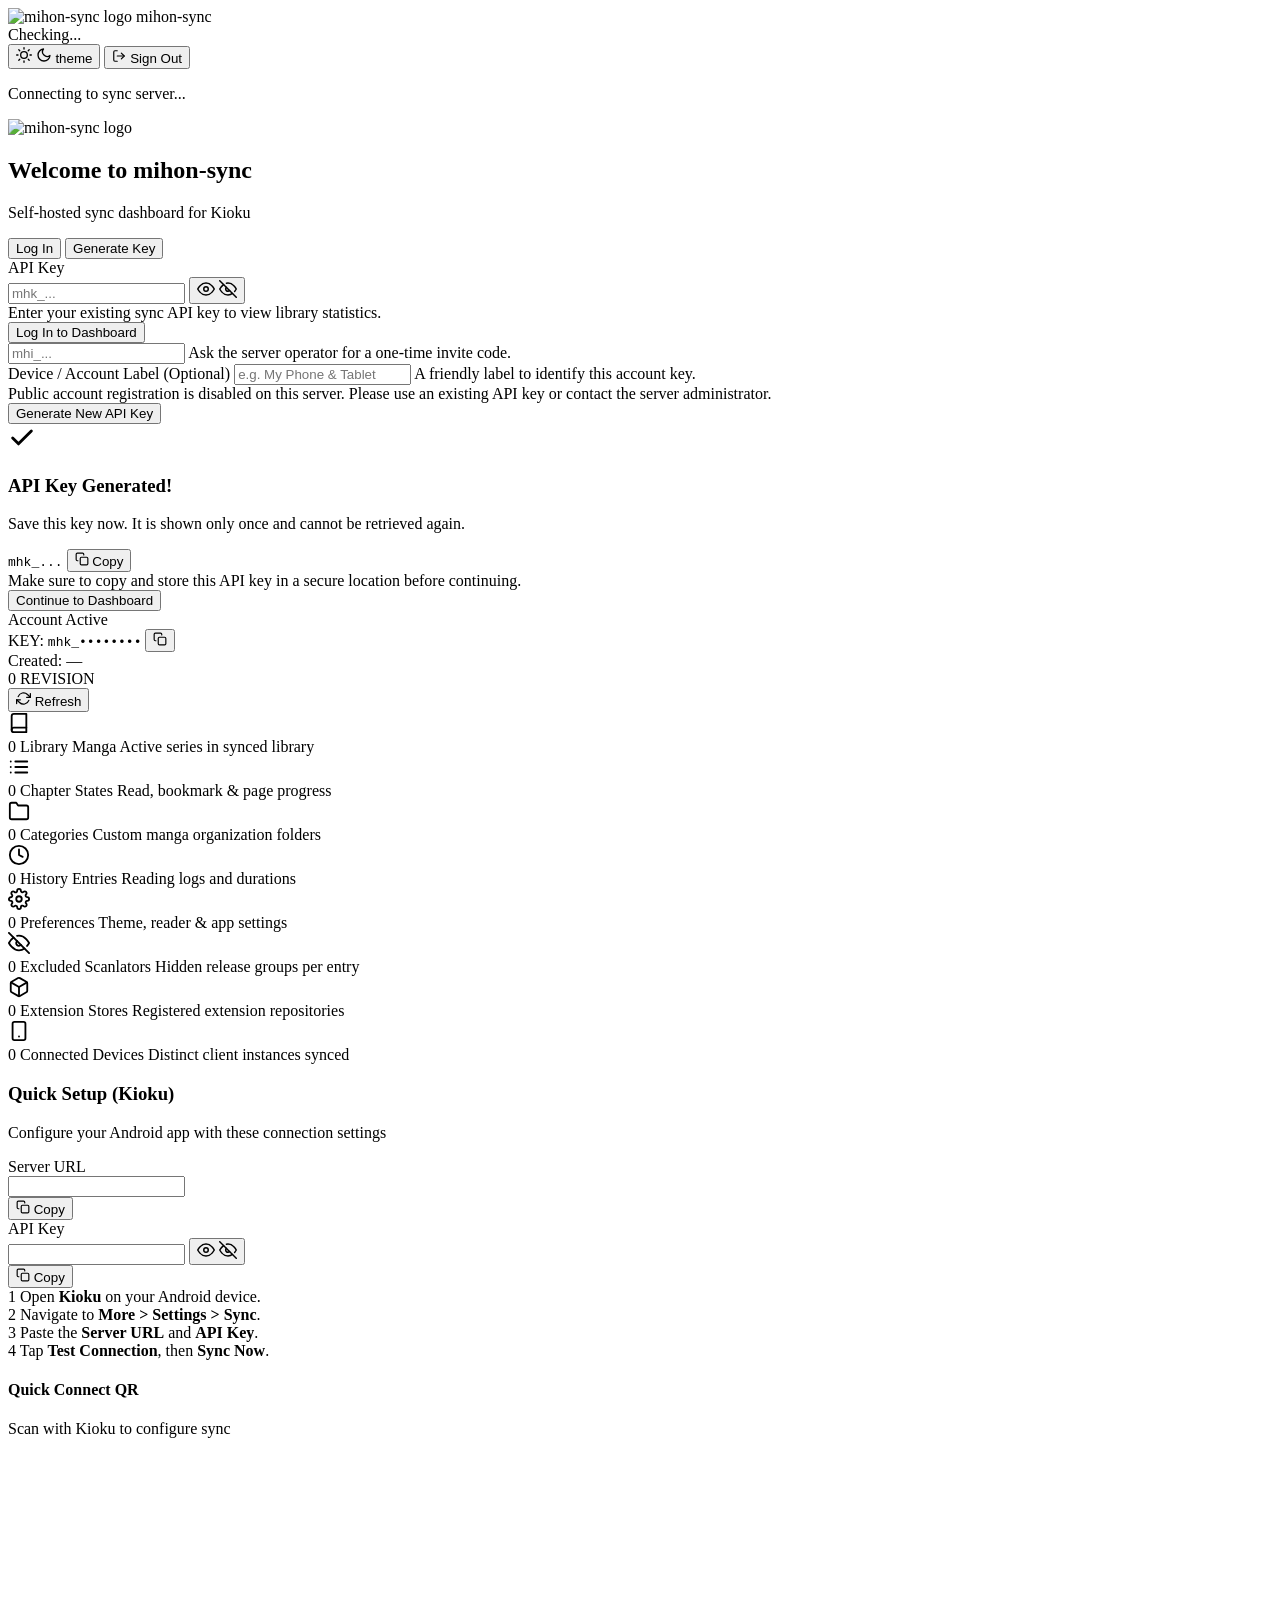
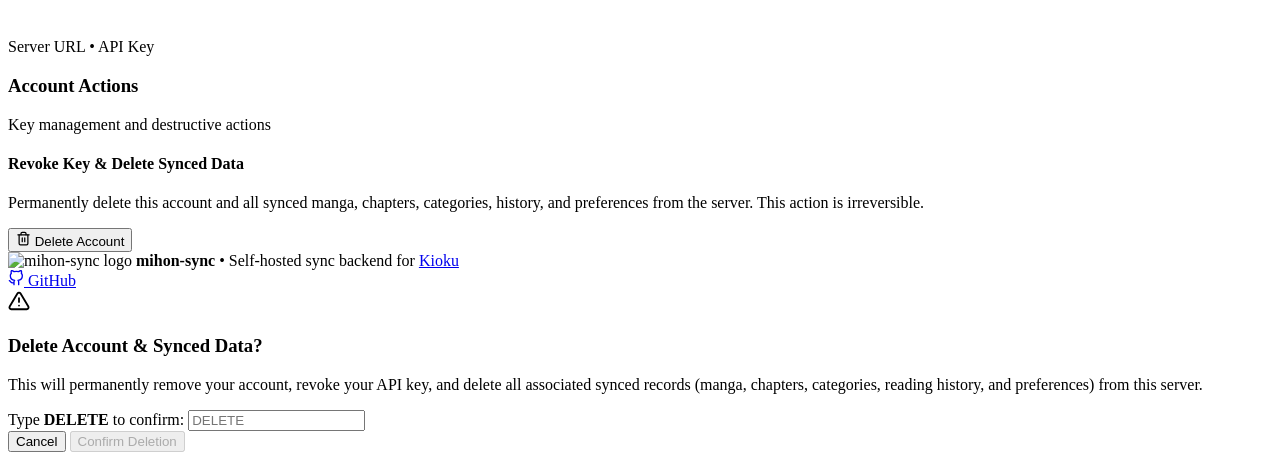
==== commit 767c678f: "Show excluded scanlators on the web dashboard" ====
--- a/internal/web/static/index.html
+++ b/internal/web/static/index.html
@@ -236,6 +236,18 @@
             </div>
           </div>
 
+          <!-- Card: Excluded Scanlators -->
+          <div class="stat-card motion-card-in motion-delay-3">
+            <div class="stat-icon-wrapper icon-preferences">
+              <svg xmlns="http://www.w3.org/2000/svg" width="22" height="22" viewBox="0 0 24 24" fill="none" stroke="currentColor" stroke-width="2" stroke-linecap="round" stroke-linejoin="round"><path d="M17.94 17.94A10.07 10.07 0 0 1 12 20c-7 0-11-8-11-8a18.45 18.45 0 0 1 5.06-5.94M9.9 4.24A9.12 9.12 0 0 1 12 4c7 0 11 8 11 8a18.5 18.5 0 0 1-2.16 3.19m-6.72-1.07a3 3 0 1 1-4.24-4.24"></path><line x1="1" y1="1" x2="23" y2="23"></line></svg>
+            </div>
+            <div class="stat-content">
+              <span class="stat-value font-mono tabular-nums" id="statExcludedScanlators">0</span>
+              <span class="stat-title">Excluded Scanlators</span>
+              <span class="stat-desc">Hidden release groups per entry</span>
+            </div>
+          </div>
+
           <!-- Card: Extension Stores -->
           <div class="stat-card motion-card-in motion-delay-3">
             <div class="stat-icon-wrapper icon-extension-stores">
